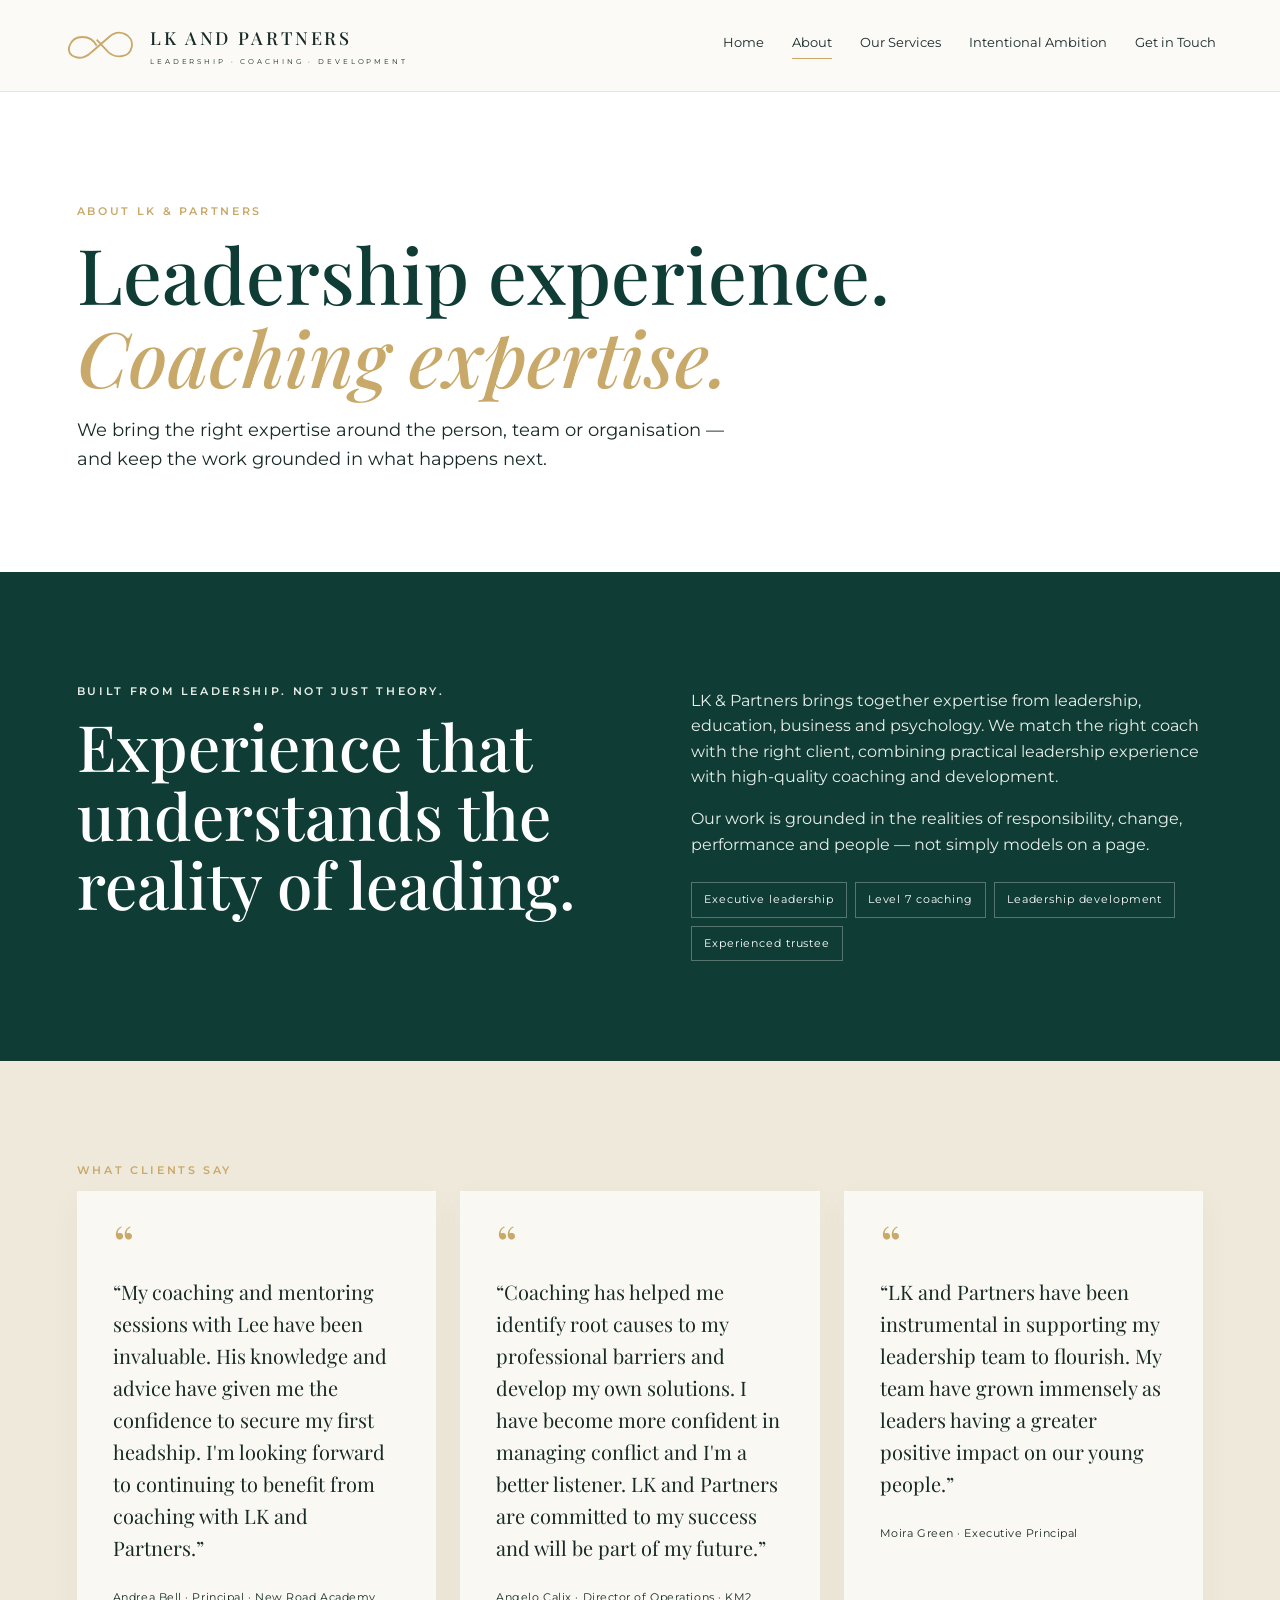
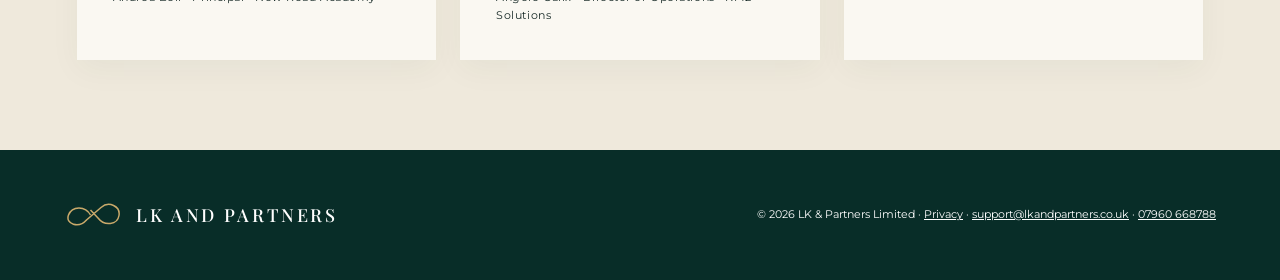
==== about.html @ 81be56e0 "Add files via upload" ====
<!doctype html><html lang="en"><head><meta charset="utf-8"><meta name="viewport" content="width=device-width,initial-scale=1"><title>About LK & Partners | Leadership experience and coaching expertise</title><meta name="description" content="Meet the leadership, coaching, education, business and psychology expertise behind LK & Partners."><meta name="theme-color" content="#0f3d36"><link rel="stylesheet" href="styles.css"></head><body><a class="skip-link" href="#main">Skip to content</a><header class="site-header"><a class="brand" href="index.html" aria-label="LK and Partners home"><svg viewBox="0 0 120 48" aria-hidden="true"><path d="M53 24C43 5 16 5 9 24c-7 19 21 27 36 10l29-25c16-14 39-2 36 16-3 19-29 22-42 5L53 14"/></svg><span><b>LK AND PARTNERS</b><small>LEADERSHIP · COACHING · DEVELOPMENT</small></span></a><button class="menu" aria-label="Open navigation" aria-expanded="false" aria-controls="primary-nav">☰</button><nav id="primary-nav" aria-label="Primary navigation"><a href="index.html">Home</a><a href="about.html" aria-current="page">About</a><a href="services.html">Our Services</a><a href="intentional-ambition.html">Intentional Ambition</a><a href="contact.html">Get in Touch</a></nav></header><main id="main"><section class="page-intro"><p class="eyebrow">ABOUT LK & PARTNERS</p><h1>Leadership experience.<br><em>Coaching expertise.</em></h1><p>We bring the right expertise around the person, team or organisation — and keep the work grounded in what happens next.</p></section><section id="about" class="dark split"><div><p class="eyebrow">BUILT FROM LEADERSHIP. NOT JUST THEORY.</p><h2>Experience that understands the reality of leading.</h2></div><div><p>LK & Partners brings together expertise from leadership, education, business and psychology. We match the right coach with the right client, combining practical leadership experience with high-quality coaching and development.</p><p>Our work is grounded in the realities of responsibility, change, performance and people — not simply models on a page.</p><div class="credentials"><span>Executive leadership</span><span>Level 7 coaching</span><span>Leadership development</span><span>Experienced trustee</span></div></div></section><section class="testimonials"><p class="eyebrow">WHAT CLIENTS SAY</p><div class="quotes"><blockquote>“My coaching and mentoring sessions with Lee have been invaluable. His knowledge and advice have given me the confidence to secure my first headship. I'm looking forward to continuing to benefit from coaching with LK and Partners.”<cite>Andrea Bell · Principal · New Road Academy</cite></blockquote><blockquote>“Coaching has helped me identify root causes to my professional barriers and develop my own solutions. I have become more confident in managing conflict and I'm a better listener. LK and Partners are committed to my success and will be part of my future.”<cite>Angelo Calix · Director of Operations · KM2 Solutions</cite></blockquote><blockquote>“LK and Partners have been instrumental in supporting my leadership team to flourish. My team have grown immensely as leaders having a greater positive impact on our young people.”<cite>Moira Green · Executive Principal</cite></blockquote></div></section></main><footer><a class="brand footer-brand" href="index.html"><svg viewBox="0 0 120 48" aria-hidden="true"><path d="M53 24C43 5 16 5 9 24c-7 19 21 27 36 10l29-25c16-14 39-2 36 16-3 19-29 22-42 5L53 14"/></svg><span><b>LK AND PARTNERS</b></span></a><p>© 2026 LK & Partners Limited · <a href="privacy.html">Privacy</a> · <a href="mailto:support@lkandpartners.co.uk">support@lkandpartners.co.uk</a> · <a href="tel:+447960668788">07960 668788</a></p></footer><script src="script.js"></script></body></html>
---- styles.css ----
@import url('https://fonts.googleapis.com/css2?family=Montserrat:wght@400;500;600&family=Playfair+Display:ital,wght@0,500;1,500&display=swap');
:root{--green:#0f3d36;--green2:#174b43;--gold:#c9a96a;--cream:#f8f6ef;--ink:#172a27;--stone:#e8e3d8}*{box-sizing:border-box}html{scroll-behavior:smooth}body{margin:0;background:var(--cream);color:var(--ink);font-family:Montserrat,Arial,sans-serif;line-height:1.6}.site-header{height:92px;padding:18px 5vw;display:flex;align-items:center;justify-content:space-between;background:#fbfaf6;position:sticky;top:0;z-index:20;border-bottom:1px solid #e9e4d9}.brand{display:flex;align-items:center;gap:12px;text-decoration:none;color:var(--ink)}.brand svg{width:74px;fill:none;stroke:var(--gold);stroke-width:3}.brand span{display:flex;flex-direction:column;letter-spacing:.18em}.brand b{font-family:'Playfair Display',serif;font-size:18px;font-weight:500}.brand small{font-size:7px;margin-top:3px}.site-header nav{display:flex;gap:28px}.site-header nav a,.text-link,.cards a{color:inherit;text-decoration:none;font-size:13px}.menu{display:none;background:none;border:0;font-size:24px}.hero{min-height:650px;display:grid;grid-template-columns:1.05fr .95fr;background:var(--green);color:white}.hero-copy{padding:9vw 6vw}.eyebrow{font-size:11px;letter-spacing:.24em;font-weight:600;color:var(--gold)}h1,h2,h3{font-family:'Playfair Display',serif;font-weight:500;line-height:1.08}h1{font-size:clamp(55px,7vw,104px);margin:.15em 0}h1 em{color:var(--gold);font-weight:500}.lead{font-family:'Playfair Display',serif;font-size:27px}.hero-copy>p:not(.eyebrow){max-width:650px}.actions{display:flex;gap:28px;align-items:center;margin-top:35px}.btn{display:inline-block;background:var(--gold);color:#17332e;border:0;padding:15px 23px;text-decoration:none;font-weight:600;font-family:Montserrat;cursor:pointer}.hero .text-link{color:white}.hero-art{min-height:500px;background:radial-gradient(circle at 70% 35%,#496e64 0,transparent 22%),linear-gradient(135deg,#143f38 0 52%,#0a2925 52%);display:flex;align-items:flex-end;padding:7vw;position:relative;overflow:hidden}.hero-art:before{content:"";position:absolute;width:450px;height:450px;border:2px solid var(--gold);border-radius:50%;right:-110px;top:70px;opacity:.55}.hero-art p{font-family:'Playfair Display';font-size:36px;letter-spacing:.12em;line-height:1.55;z-index:1}.gold-line{position:absolute;width:220px;height:2px;background:var(--gold);transform:rotate(-35deg);top:40%;left:15%}.outcomes{display:grid;grid-template-columns:repeat(4,1fr);padding:45px 5vw;background:#fff;border-bottom:1px solid var(--stone)}.outcomes article{padding:10px 28px;border-right:1px solid var(--stone)}.outcomes article:last-child{border:0}.outcomes strong{display:block;font-family:'Playfair Display';font-size:23px}.outcomes span{font-size:13px}.section{padding:100px 6vw}.section-head{max-width:760px;margin-bottom:50px}.section h2,.dark h2,.contact h2,.intentional h2{font-size:clamp(40px,5vw,70px);margin:.15em 0}.cards{display:grid;grid-template-columns:repeat(3,1fr);gap:18px}.cards article{background:#fff;padding:40px;border-top:3px solid var(--gold);min-height:300px}.cards span{color:var(--gold)}.cards h3{font-size:30px}.dark{background:var(--green);color:#fff;padding:100px 6vw}.split{display:grid;grid-template-columns:1fr 1fr;gap:8vw}.dark p{color:#e8eee9}.credentials{display:flex;flex-wrap:wrap;gap:8px;margin-top:25px}.credentials span{border:1px solid #55756e;padding:8px 12px;font-size:11px;letter-spacing:.08em}.feature-grid{display:grid;grid-template-columns:1fr .8fr 1fr;gap:20px}.feature-grid>div{background:#fff;padding:35px}.feature-grid h3{font-size:30px}.stat{text-align:center}.stat strong{font-family:'Playfair Display';font-size:72px;color:var(--gold)}.stat strong span{font-size:30px}.stat div{color:var(--gold);letter-spacing:.15em}.testimonials{background:#efe9dc;padding:90px 6vw}.quotes{display:grid;grid-template-columns:repeat(3,1fr);gap:24px}.quotes blockquote{margin:0;background:#faf8f2;padding:36px;font-family:'Playfair Display';font-size:20px}.quotes cite{display:block;margin-top:25px;font-family:Montserrat;font-style:normal;font-size:11px;letter-spacing:.05em}.intentional{display:grid;grid-template-columns:1fr 1fr;gap:7vw;padding:110px 6vw;background:#fff}.ia-copy h3{font-family:Montserrat;font-size:21px;line-height:1.4}.device{align-self:center;background:#f5f0e6;border:12px solid #1d2927;border-radius:28px;padding:36px;box-shadow:0 25px 55px #0002;max-width:520px}.device-top{font-size:9px;letter-spacing:.18em;display:flex;justify-content:space-between}.device h4{font-family:'Playfair Display';font-size:38px;margin:25px 0}.day{background:white;margin:10px 0;padding:14px;border-radius:8px;display:flex;gap:15px}.progress{font-size:9px;letter-spacing:.14em;margin-top:28px}.contact{display:grid;grid-template-columns:.8fr 1.2fr;gap:9vw;padding:100px 6vw;background:var(--green);color:white}.contact a{color:white}.contact form{display:grid;gap:16px}.contact label{font-size:12px;letter-spacing:.05em}.contact input,.contact textarea{width:100%;display:block;margin-top:7px;padding:13px;border:1px solid #66827c;background:#174b43;color:white;font:inherit}.check{display:flex;align-items:flex-start;gap:10px}.check input{width:auto;margin-top:4px}.privacy{padding:40px 6vw;background:#fff}.privacy summary{cursor:pointer;font-family:'Playfair Display';font-size:24px}.privacy details div{max-width:850px;padding:20px 0}footer{padding:45px 5vw;background:#082d28;color:#fff;display:flex;justify-content:space-between;align-items:center}footer p{font-size:11px}.footer-brand{color:#fff}.footer-brand svg{width:60px}@media(max-width:850px){.site-header{height:78px}.site-header nav{display:none;position:absolute;top:78px;left:0;right:0;background:#fbfaf6;padding:25px;flex-direction:column}.site-header nav.open{display:flex}.menu{display:block}.brand b{font-size:14px}.brand small{display:none}.brand svg{width:55px}.hero,.split,.intentional,.contact{grid-template-columns:1fr}.hero-copy{padding:80px 7vw}.hero-art{min-height:340px}.outcomes,.cards,.quotes,.feature-grid{grid-template-columns:1fr}.outcomes article{border-right:0;border-bottom:1px solid var(--stone)}.section,.dark,.testimonials,.intentional,.contact{padding:70px 7vw}.cards article{min-height:auto}.device{width:100%}footer{flex-direction:column;gap:20px;align-items:flex-start}}

/* Stage 2 refinement */
.skip-link{position:absolute;left:-9999px;top:8px;background:#fff;color:#0f3d36;padding:10px 14px;z-index:100}.skip-link:focus{left:10px}.site-header nav a[aria-current="page"]{border-bottom:1px solid var(--gold);padding-bottom:5px}.site-header a:focus-visible,.btn:focus-visible,.menu:focus-visible,form input:focus-visible,form textarea:focus-visible,summary:focus-visible{outline:3px solid var(--gold);outline-offset:3px}.page-intro{padding:100px 6vw 80px;background:#fff;max-width:none}.page-intro h1{color:var(--green);font-size:clamp(48px,6vw,86px);margin:.15em 0}.page-intro h1 em{color:var(--gold)}.page-intro>p:last-child{max-width:680px;font-size:18px}.page-intro.compact{padding-bottom:55px}.ia-intro{background:linear-gradient(120deg,#f8f6ef 0 65%,#efe7d5 65%)}.legal{max-width:900px;margin:0 auto;padding:30px 6vw 100px;background:#fff}.legal h2{font-size:30px;margin-top:50px;color:var(--green)}.legal-note{border-left:3px solid var(--gold);padding:18px 22px;background:#f8f6ef}.legal a,footer a{color:inherit}.contact form .btn{justify-self:start}.contact input:focus,.contact textarea:focus{background:#1b554c}.quotes blockquote:before{content:"“";display:block;color:var(--gold);font-size:52px;line-height:.6;margin-bottom:18px}.cards article,.quotes blockquote,.feature-grid>div{box-shadow:0 10px 30px rgba(15,61,54,.045)}@media(max-width:850px){.page-intro{padding:65px 7vw 50px}.site-header nav a[aria-current="page"]{border:0;color:#9b7635}.ia-intro{background:#f8f6ef}}@media(prefers-reduced-motion:reduce){html{scroll-behavior:auto}*{animation:none!important;transition:none!important}}
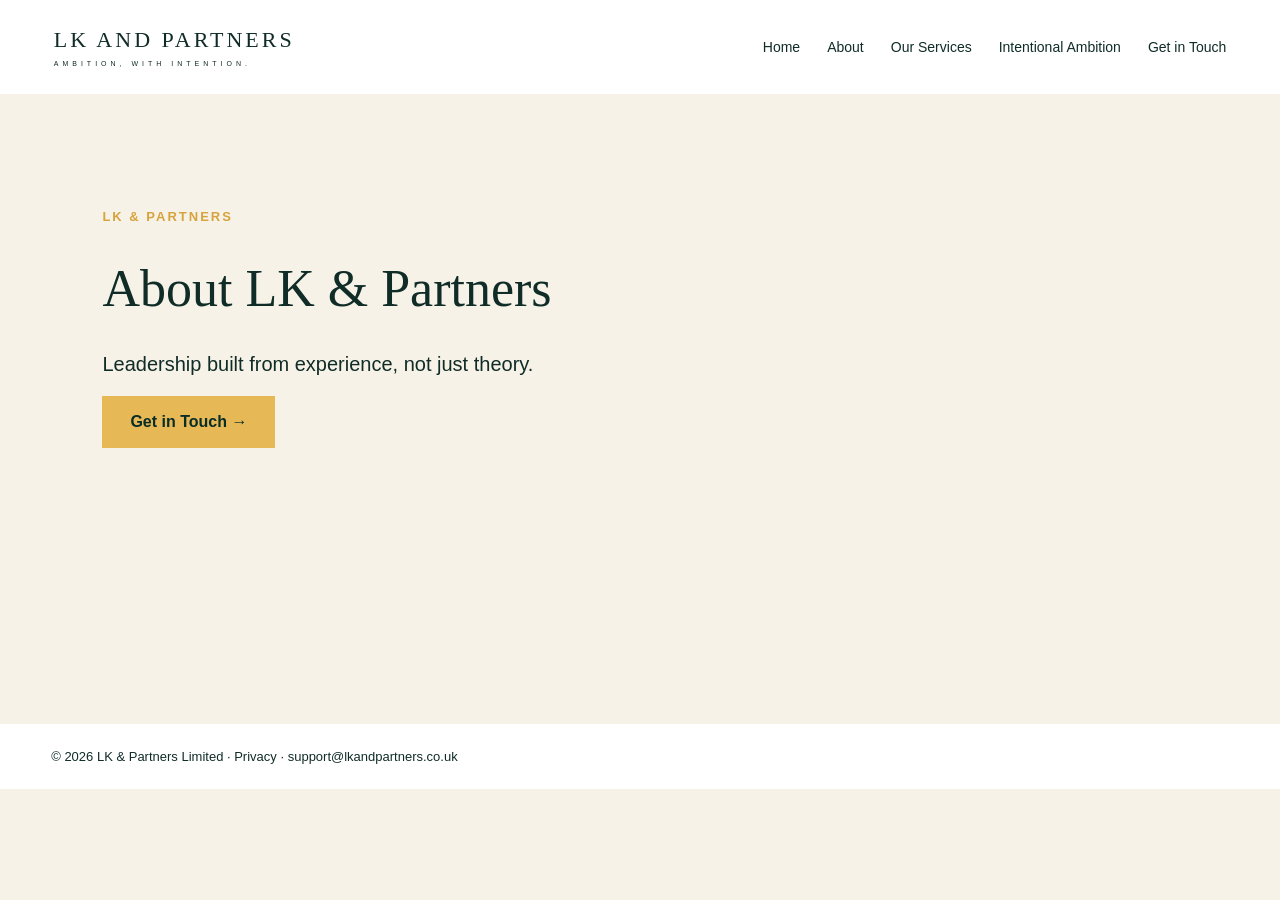
==== commit 17fb4710: "Add files via upload" ====
--- a/about.html
+++ b/about.html
@@ -1 +1 @@
-<!doctype html><html lang="en"><head><meta charset="utf-8"><meta name="viewport" content="width=device-width,initial-scale=1"><title>About LK & Partners | Leadership experience and coaching expertise</title><meta name="description" content="Meet the leadership, coaching, education, business and psychology expertise behind LK & Partners."><meta name="theme-color" content="#0f3d36"><link rel="stylesheet" href="styles.css"></head><body><a class="skip-link" href="#main">Skip to content</a><header class="site-header"><a class="brand" href="index.html" aria-label="LK and Partners home"><svg viewBox="0 0 120 48" aria-hidden="true"><path d="M53 24C43 5 16 5 9 24c-7 19 21 27 36 10l29-25c16-14 39-2 36 16-3 19-29 22-42 5L53 14"/></svg><span><b>LK AND PARTNERS</b><small>LEADERSHIP · COACHING · DEVELOPMENT</small></span></a><button class="menu" aria-label="Open navigation" aria-expanded="false" aria-controls="primary-nav">☰</button><nav id="primary-nav" aria-label="Primary navigation"><a href="index.html">Home</a><a href="about.html" aria-current="page">About</a><a href="services.html">Our Services</a><a href="intentional-ambition.html">Intentional Ambition</a><a href="contact.html">Get in Touch</a></nav></header><main id="main"><section class="page-intro"><p class="eyebrow">ABOUT LK & PARTNERS</p><h1>Leadership experience.<br><em>Coaching expertise.</em></h1><p>We bring the right expertise around the person, team or organisation — and keep the work grounded in what happens next.</p></section><section id="about" class="dark split"><div><p class="eyebrow">BUILT FROM LEADERSHIP. NOT JUST THEORY.</p><h2>Experience that understands the reality of leading.</h2></div><div><p>LK & Partners brings together expertise from leadership, education, business and psychology. We match the right coach with the right client, combining practical leadership experience with high-quality coaching and development.</p><p>Our work is grounded in the realities of responsibility, change, performance and people — not simply models on a page.</p><div class="credentials"><span>Executive leadership</span><span>Level 7 coaching</span><span>Leadership development</span><span>Experienced trustee</span></div></div></section><section class="testimonials"><p class="eyebrow">WHAT CLIENTS SAY</p><div class="quotes"><blockquote>“My coaching and mentoring sessions with Lee have been invaluable. His knowledge and advice have given me the confidence to secure my first headship. I'm looking forward to continuing to benefit from coaching with LK and Partners.”<cite>Andrea Bell · Principal · New Road Academy</cite></blockquote><blockquote>“Coaching has helped me identify root causes to my professional barriers and develop my own solutions. I have become more confident in managing conflict and I'm a better listener. LK and Partners are committed to my success and will be part of my future.”<cite>Angelo Calix · Director of Operations · KM2 Solutions</cite></blockquote><blockquote>“LK and Partners have been instrumental in supporting my leadership team to flourish. My team have grown immensely as leaders having a greater positive impact on our young people.”<cite>Moira Green · Executive Principal</cite></blockquote></div></section></main><footer><a class="brand footer-brand" href="index.html"><svg viewBox="0 0 120 48" aria-hidden="true"><path d="M53 24C43 5 16 5 9 24c-7 19 21 27 36 10l29-25c16-14 39-2 36 16-3 19-29 22-42 5L53 14"/></svg><span><b>LK AND PARTNERS</b></span></a><p>© 2026 LK & Partners Limited · <a href="privacy.html">Privacy</a> · <a href="mailto:support@lkandpartners.co.uk">support@lkandpartners.co.uk</a> · <a href="tel:+447960668788">07960 668788</a></p></footer><script src="script.js"></script></body></html>+<!doctype html><html lang="en"><head><meta charset="utf-8"><meta name="viewport" content="width=device-width,initial-scale=1"><title>About LK & Partners | LK & Partners</title><link rel="stylesheet" href="styles.css?v=7"></head><body><header class="site-header"><a class="brand" href="index.html"><span class="brand-copy"><strong>LK AND PARTNERS</strong><small>AMBITION, WITH INTENTION.</small></span></a><nav><a href="index.html">Home</a><a href="about.html">About</a><a href="services.html">Our Services</a><a href="intentional-ambition.html">Intentional Ambition</a><a href="contact.html">Get in Touch</a></nav></header><main style="min-height:70vh;padding:8%"><p class="eyebrow">LK &amp; PARTNERS</p><h1 style="font:52px Georgia,serif">About LK & Partners</h1><p style="font-size:20px;max-width:700px">Leadership built from experience, not just theory.</p><p><a class="gold-btn" href="contact.html">Get in Touch →</a></p></main><footer>© 2026 LK &amp; Partners Limited · <a href="privacy.html">Privacy</a> · <a href="mailto:support@lkandpartners.co.uk">support@lkandpartners.co.uk</a></footer></body></html>
--- a/styles.css
+++ b/styles.css
@@ -1,5 +1,13 @@
-@import url('https://fonts.googleapis.com/css2?family=Montserrat:wght@400;500;600&family=Playfair+Display:ital,wght@0,500;1,500&display=swap');
-:root{--green:#0f3d36;--green2:#174b43;--gold:#c9a96a;--cream:#f8f6ef;--ink:#172a27;--stone:#e8e3d8}*{box-sizing:border-box}html{scroll-behavior:smooth}body{margin:0;background:var(--cream);color:var(--ink);font-family:Montserrat,Arial,sans-serif;line-height:1.6}.site-header{height:92px;padding:18px 5vw;display:flex;align-items:center;justify-content:space-between;background:#fbfaf6;position:sticky;top:0;z-index:20;border-bottom:1px solid #e9e4d9}.brand{display:flex;align-items:center;gap:12px;text-decoration:none;color:var(--ink)}.brand svg{width:74px;fill:none;stroke:var(--gold);stroke-width:3}.brand span{display:flex;flex-direction:column;letter-spacing:.18em}.brand b{font-family:'Playfair Display',serif;font-size:18px;font-weight:500}.brand small{font-size:7px;margin-top:3px}.site-header nav{display:flex;gap:28px}.site-header nav a,.text-link,.cards a{color:inherit;text-decoration:none;font-size:13px}.menu{display:none;background:none;border:0;font-size:24px}.hero{min-height:650px;display:grid;grid-template-columns:1.05fr .95fr;background:var(--green);color:white}.hero-copy{padding:9vw 6vw}.eyebrow{font-size:11px;letter-spacing:.24em;font-weight:600;color:var(--gold)}h1,h2,h3{font-family:'Playfair Display',serif;font-weight:500;line-height:1.08}h1{font-size:clamp(55px,7vw,104px);margin:.15em 0}h1 em{color:var(--gold);font-weight:500}.lead{font-family:'Playfair Display',serif;font-size:27px}.hero-copy>p:not(.eyebrow){max-width:650px}.actions{display:flex;gap:28px;align-items:center;margin-top:35px}.btn{display:inline-block;background:var(--gold);color:#17332e;border:0;padding:15px 23px;text-decoration:none;font-weight:600;font-family:Montserrat;cursor:pointer}.hero .text-link{color:white}.hero-art{min-height:500px;background:radial-gradient(circle at 70% 35%,#496e64 0,transparent 22%),linear-gradient(135deg,#143f38 0 52%,#0a2925 52%);display:flex;align-items:flex-end;padding:7vw;position:relative;overflow:hidden}.hero-art:before{content:"";position:absolute;width:450px;height:450px;border:2px solid var(--gold);border-radius:50%;right:-110px;top:70px;opacity:.55}.hero-art p{font-family:'Playfair Display';font-size:36px;letter-spacing:.12em;line-height:1.55;z-index:1}.gold-line{position:absolute;width:220px;height:2px;background:var(--gold);transform:rotate(-35deg);top:40%;left:15%}.outcomes{display:grid;grid-template-columns:repeat(4,1fr);padding:45px 5vw;background:#fff;border-bottom:1px solid var(--stone)}.outcomes article{padding:10px 28px;border-right:1px solid var(--stone)}.outcomes article:last-child{border:0}.outcomes strong{display:block;font-family:'Playfair Display';font-size:23px}.outcomes span{font-size:13px}.section{padding:100px 6vw}.section-head{max-width:760px;margin-bottom:50px}.section h2,.dark h2,.contact h2,.intentional h2{font-size:clamp(40px,5vw,70px);margin:.15em 0}.cards{display:grid;grid-template-columns:repeat(3,1fr);gap:18px}.cards article{background:#fff;padding:40px;border-top:3px solid var(--gold);min-height:300px}.cards span{color:var(--gold)}.cards h3{font-size:30px}.dark{background:var(--green);color:#fff;padding:100px 6vw}.split{display:grid;grid-template-columns:1fr 1fr;gap:8vw}.dark p{color:#e8eee9}.credentials{display:flex;flex-wrap:wrap;gap:8px;margin-top:25px}.credentials span{border:1px solid #55756e;padding:8px 12px;font-size:11px;letter-spacing:.08em}.feature-grid{display:grid;grid-template-columns:1fr .8fr 1fr;gap:20px}.feature-grid>div{background:#fff;padding:35px}.feature-grid h3{font-size:30px}.stat{text-align:center}.stat strong{font-family:'Playfair Display';font-size:72px;color:var(--gold)}.stat strong span{font-size:30px}.stat div{color:var(--gold);letter-spacing:.15em}.testimonials{background:#efe9dc;padding:90px 6vw}.quotes{display:grid;grid-template-columns:repeat(3,1fr);gap:24px}.quotes blockquote{margin:0;background:#faf8f2;padding:36px;font-family:'Playfair Display';font-size:20px}.quotes cite{display:block;margin-top:25px;font-family:Montserrat;font-style:normal;font-size:11px;letter-spacing:.05em}.intentional{display:grid;grid-template-columns:1fr 1fr;gap:7vw;padding:110px 6vw;background:#fff}.ia-copy h3{font-family:Montserrat;font-size:21px;line-height:1.4}.device{align-self:center;background:#f5f0e6;border:12px solid #1d2927;border-radius:28px;padding:36px;box-shadow:0 25px 55px #0002;max-width:520px}.device-top{font-size:9px;letter-spacing:.18em;display:flex;justify-content:space-between}.device h4{font-family:'Playfair Display';font-size:38px;margin:25px 0}.day{background:white;margin:10px 0;padding:14px;border-radius:8px;display:flex;gap:15px}.progress{font-size:9px;letter-spacing:.14em;margin-top:28px}.contact{display:grid;grid-template-columns:.8fr 1.2fr;gap:9vw;padding:100px 6vw;background:var(--green);color:white}.contact a{color:white}.contact form{display:grid;gap:16px}.contact label{font-size:12px;letter-spacing:.05em}.contact input,.contact textarea{width:100%;display:block;margin-top:7px;padding:13px;border:1px solid #66827c;background:#174b43;color:white;font:inherit}.check{display:flex;align-items:flex-start;gap:10px}.check input{width:auto;margin-top:4px}.privacy{padding:40px 6vw;background:#fff}.privacy summary{cursor:pointer;font-family:'Playfair Display';font-size:24px}.privacy details div{max-width:850px;padding:20px 0}footer{padding:45px 5vw;background:#082d28;color:#fff;display:flex;justify-content:space-between;align-items:center}footer p{font-size:11px}.footer-brand{color:#fff}.footer-brand svg{width:60px}@media(max-width:850px){.site-header{height:78px}.site-header nav{display:none;position:absolute;top:78px;left:0;right:0;background:#fbfaf6;padding:25px;flex-direction:column}.site-header nav.open{display:flex}.menu{display:block}.brand b{font-size:14px}.brand small{display:none}.brand svg{width:55px}.hero,.split,.intentional,.contact{grid-template-columns:1fr}.hero-copy{padding:80px 7vw}.hero-art{min-height:340px}.outcomes,.cards,.quotes,.feature-grid{grid-template-columns:1fr}.outcomes article{border-right:0;border-bottom:1px solid var(--stone)}.section,.dark,.testimonials,.intentional,.contact{padding:70px 7vw}.cards article{min-height:auto}.device{width:100%}footer{flex-direction:column;gap:20px;align-items:flex-start}}
 
-/* Stage 2 refinement */
-.skip-link{position:absolute;left:-9999px;top:8px;background:#fff;color:#0f3d36;padding:10px 14px;z-index:100}.skip-link:focus{left:10px}.site-header nav a[aria-current="page"]{border-bottom:1px solid var(--gold);padding-bottom:5px}.site-header a:focus-visible,.btn:focus-visible,.menu:focus-visible,form input:focus-visible,form textarea:focus-visible,summary:focus-visible{outline:3px solid var(--gold);outline-offset:3px}.page-intro{padding:100px 6vw 80px;background:#fff;max-width:none}.page-intro h1{color:var(--green);font-size:clamp(48px,6vw,86px);margin:.15em 0}.page-intro h1 em{color:var(--gold)}.page-intro>p:last-child{max-width:680px;font-size:18px}.page-intro.compact{padding-bottom:55px}.ia-intro{background:linear-gradient(120deg,#f8f6ef 0 65%,#efe7d5 65%)}.legal{max-width:900px;margin:0 auto;padding:30px 6vw 100px;background:#fff}.legal h2{font-size:30px;margin-top:50px;color:var(--green)}.legal-note{border-left:3px solid var(--gold);padding:18px 22px;background:#f8f6ef}.legal a,footer a{color:inherit}.contact form .btn{justify-self:start}.contact input:focus,.contact textarea:focus{background:#1b554c}.quotes blockquote:before{content:"“";display:block;color:var(--gold);font-size:52px;line-height:.6;margin-bottom:18px}.cards article,.quotes blockquote,.feature-grid>div{box-shadow:0 10px 30px rgba(15,61,54,.045)}@media(max-width:850px){.page-intro{padding:65px 7vw 50px}.site-header nav a[aria-current="page"]{border:0;color:#9b7635}.ia-intro{background:#f8f6ef}}@media(prefers-reduced-motion:reduce){html{scroll-behavior:auto}*{animation:none!important;transition:none!important}}
+:root{--green:#073b32;--gold:#d6a33c;--cream:#f7f2e8;--ink:#102c27;--white:#fff}
+*{box-sizing:border-box}html,body{margin:0;color:var(--ink);background:var(--cream);font-family:Arial,Helvetica,sans-serif}a{color:inherit;text-decoration:none}
+.site-header{height:94px;background:#fff;display:flex;align-items:center;justify-content:space-between;padding:0 4.2%;gap:25px}
+.brand{display:flex;align-items:center;min-width:340px}.brand-mark{width:105px;height:56px;color:var(--gold);margin-right:13px}.brand-copy{display:flex;flex-direction:column}.brand-copy strong{font-family:Georgia,serif;letter-spacing:3px;font-size:22px;font-weight:500;white-space:nowrap}.brand-copy small{font-size:7px;letter-spacing:4px;margin-top:7px}
+nav{display:flex;align-items:center;gap:27px;font-size:14px;white-space:nowrap}nav .active{color:#b37c16;border-bottom:2px solid var(--gold);padding:29px 0}.nav-cta{background:var(--green);color:white;padding:17px 24px}
+.hero{min-height:450px;display:grid;grid-template-columns:50% 50%;background:var(--green);overflow:hidden}.hero-copy{padding:64px 7% 48px;color:#fff;z-index:2}.eyebrow{color:var(--gold);font-weight:700;letter-spacing:2px;font-size:13px}.hero h1{font:56px/0.94 Georgia,serif;margin:18px 0}.hero h1 span{display:block;color:#e4b85e}.hero h2{font:26px/1.3 Georgia,serif;margin:0 0 32px}.pillars{display:flex;align-items:center;gap:17px;font:16px Georgia,serif;flex-wrap:wrap}.pillars i{height:28px;width:1px;background:var(--gold)}.actions{display:flex;gap:18px;margin-top:34px}.gold-btn,.outline-btn{display:inline-block;padding:17px 28px;font-weight:700}.gold-btn{background:#e6b856;color:#092d27}.outline-btn{border:1px solid white;color:white}
+.hero-image{background-image:url("assets/approved-homepage-reference.png");background-size:200% auto;background-position:100% 14%;background-repeat:no-repeat;min-height:450px}
+.services{display:grid;grid-template-columns:repeat(3,1fr);background:#fbf8f1}.services article{padding:28px 3.5%;display:grid;grid-template-columns:118px 1fr;gap:20px;border-right:1px solid #d9d0c0}.services img{width:118px;height:118px;object-fit:cover}.services h3{font:25px Georgia,serif;margin:0 0 10px}.services p{font-size:14px;line-height:1.45;margin:0 0 12px}.services a{font-size:17px;border-bottom:1px solid var(--gold);padding-bottom:4px}
+.proof{display:grid;grid-template-columns:240px 1fr 185px;gap:20px;padding:28px 4%;background:#f3ede1}.proof-intro h2{font:43px/.98 Georgia,serif;margin:12px 0 20px}.proof-intro>p:last-child{font-size:13px;line-height:1.35}.testimonials{display:grid;grid-template-columns:repeat(3,1fr);gap:12px}.testimonials article{background:#faf7ef;padding:18px;min-height:230px;display:flex;flex-direction:column}.quote-row{display:grid;grid-template-columns:68px 1fr;gap:12px}.quote-row img{width:68px;height:68px;border-radius:50%;object-fit:cover;background:#eee}.quote-row blockquote{margin:0;font:italic 14px/1.25 Georgia,serif}.person{margin-top:auto;padding-top:17px;border-top:2px solid var(--gold);display:flex;flex-direction:column;min-height:66px}.person strong{font:700 17px Georgia,serif}.person span{font:14px Georgia,serif;margin-top:3px}.recommend{border-left:1px solid #d4c9b8;padding-left:20px;display:flex;flex-direction:column}.recommend>strong{font:60px Georgia,serif;margin:7px 0}.recommend>span{font:17px Georgia,serif}.recommend small{margin-top:auto;color:#59635f}
+.closing{background:var(--green);color:white;padding:22px 4%;display:flex;align-items:center;justify-content:space-between}.closing h2{font:38px Georgia,serif;margin:3px 0}.closing p{margin:3px 0}.closing .gold-btn{min-width:230px;text-align:center}
+footer{background:white;padding:25px 4%;font-size:13px}
+@media(max-width:900px){.site-header{height:auto;padding:18px 5%;flex-wrap:wrap}.brand{min-width:0}.brand-mark{width:75px}.brand-copy strong{font-size:17px}nav{display:none}.hero{grid-template-columns:1fr}.hero-copy{padding:45px 6%}.hero h1{font-size:44px}.hero-image{min-height:330px;background-size:200% auto}.services{grid-template-columns:1fr}.services article{border-right:0;border-bottom:1px solid #d9d0c0}.proof{grid-template-columns:1fr}.testimonials{grid-template-columns:1fr}.recommend{border-left:0;border-top:1px solid #d4c9b8;padding:18px 0}.closing{align-items:flex-start;gap:20px;flex-direction:column}}
